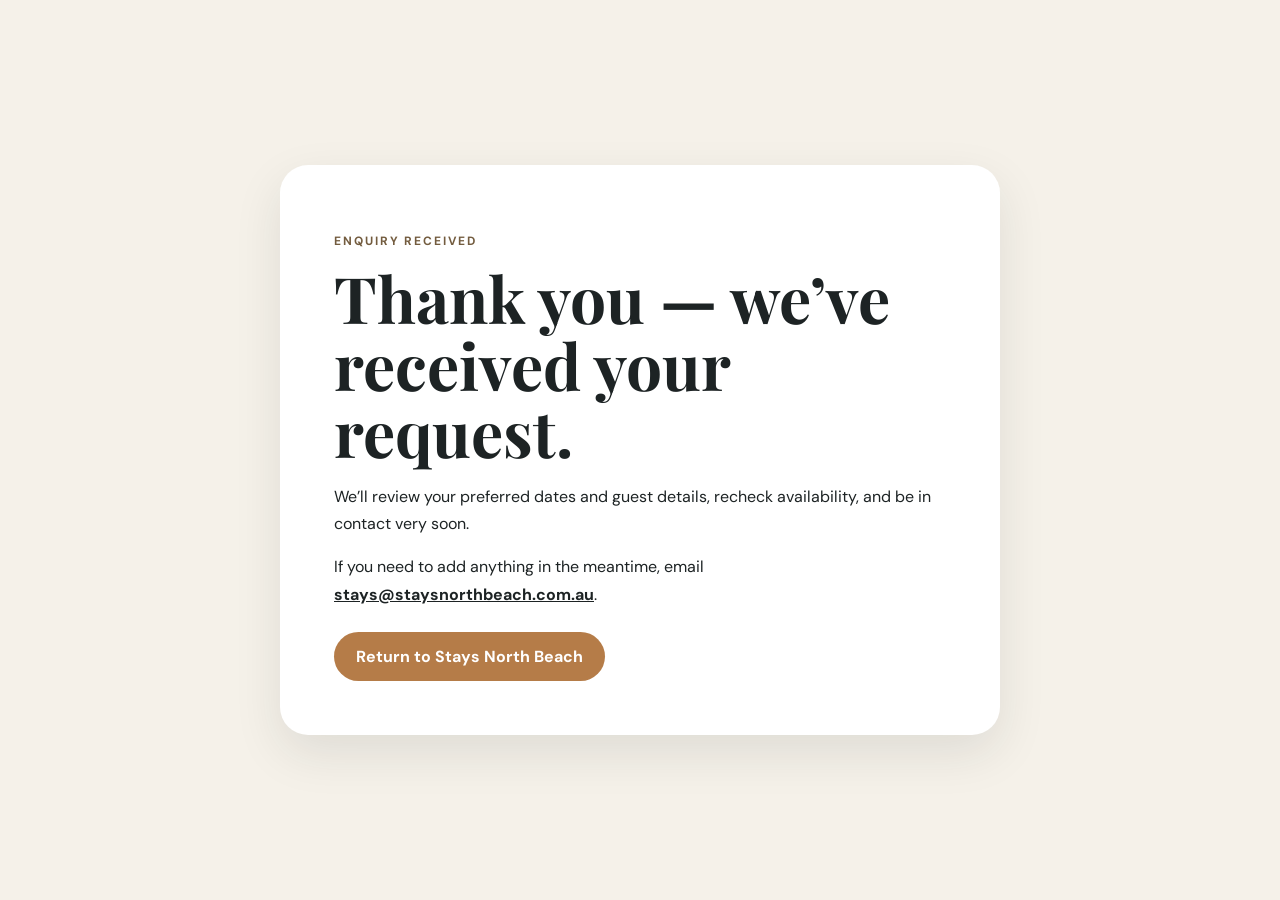
==== thank-you.html @ e3569a28 "Add immediate on-site enquiry confirmation page" ====
<!doctype html>
<html lang="en">
<head>
  <meta charset="utf-8">
  <meta name="viewport" content="width=device-width,initial-scale=1">
  <title>Enquiry received | Stays North Beach</title>
  <meta name="description" content="Thank you for your Stays North Beach enquiry. We have received your request and will be in contact very soon.">
  <link rel="preconnect" href="https://fonts.googleapis.com">
  <link rel="preconnect" href="https://fonts.gstatic.com" crossorigin>
  <link href="https://fonts.googleapis.com/css2?family=DM+Sans:wght@400;500;600;700&family=Playfair+Display:wght@500;600&display=swap" rel="stylesheet">
  <link rel="stylesheet" href="styles.css?v=20261013-1">
  <link rel="stylesheet" href="site-upgrades.css?v=20261013-1">
</head>
<body>
  <main class="thank-you-page">
    <section class="thank-you-card">
      <p class="eyebrow dark">ENQUIRY RECEIVED</p>
      <h1>Thank you — we’ve received your request.</h1>
      <p>We’ll review your preferred dates and guest details, recheck availability, and be in contact very soon.</p>
      <p>If you need to add anything in the meantime, email <a href="mailto:stays@staysnorthbeach.com.au"><strong>stays@staysnorthbeach.com.au</strong></a>.</p>
      <div class="thank-you-actions"><a class="button" href="/">Return to Stays North Beach</a></div>
    </section>
  </main>
</body>
</html>
---- styles.css ----
*{box-sizing:border-box}html{scroll-behavior:smooth;-webkit-text-size-adjust:100%}body{margin:0;min-width:320px;overflow-x:hidden;font-family:'DM Sans',sans-serif;color:#1d2324;background:#f5f1e9}a{color:inherit}button,input,select,textarea{font:inherit}img{max-width:100%;height:auto}#stays,#availability,#contact{scroll-margin-top:96px}.site-header{position:sticky;top:0;z-index:20;display:flex;justify-content:space-between;align-items:center;gap:24px;padding:14px clamp(18px,5vw,72px);background:rgba(245,241,233,.96);backdrop-filter:blur(10px);border-bottom:1px solid #d7d0c5}.brand{display:flex;align-items:center;gap:10px;text-decoration:none;flex:0 0 auto}.brand-mark{display:grid;place-items:center;width:42px;height:42px;border-radius:50%;background:#1e292b;color:#fff;font-weight:700}.brand span:last-child{display:flex;flex-direction:column}.brand small{font-size:11px;text-transform:uppercase;letter-spacing:.15em}.header-actions{display:flex;align-items:center;gap:10px;min-width:0}.site-header nav{display:flex;align-items:center;gap:8px;flex-wrap:wrap;justify-content:flex-end}.site-header nav a{display:flex;align-items:center;min-height:44px;padding:8px 10px;border-radius:999px;text-decoration:none;font-size:14px;font-weight:600;white-space:nowrap}.site-header nav a:hover{background:#ebe4d9}.social-links{display:flex;align-items:center;gap:8px;flex:0 0 auto}.social-links a{text-decoration:none}.social-links-header a{display:grid;place-items:center;width:40px;height:40px;min-width:40px;max-width:40px;min-height:40px;max-height:40px;overflow:hidden;border-radius:50%;background:#fff;border:1px solid #d7d0c5;color:#1e292b;transition:transform .15s ease,background .15s ease;flex:0 0 40px}.social-links-header a:hover{background:#ebe4d9;transform:translateY(-1px)}.social-links-header svg{display:block!important;width:18px!important;height:18px!important;min-width:18px!important;max-width:18px!important;min-height:18px!important;max-height:18px!important;fill:currentColor!important;flex:none!important}.hero{min-height:72vh;padding:clamp(64px,8vw,110px) clamp(22px,8vw,120px);display:grid;grid-template-columns:minmax(0,1.3fr) minmax(280px,.7fr);gap:clamp(32px,5vw,70px);align-items:center;background:linear-gradient(135deg,#1c2728,#2e3a38);color:#fff}.hero>div:first-child{max-width:820px}.eyebrow{font-size:12px;letter-spacing:.16em;font-weight:700;line-height:1.5}.eyebrow.dark{color:#735c3f}.eyebrow.light{color:#d3b17b}.hero h1,.section h2,.stay-grid h3{font-family:'Playfair Display',serif}.hero h1{font-size:clamp(46px,7vw,92px);line-height:.96;margin:16px 0;overflow-wrap:anywhere}.hero em{color:#d6b178}.lead{font-size:clamp(17px,1.5vw,20px);line-height:1.7;max-width:720px}.hero-panel{display:flex;flex-direction:column;gap:16px;padding:clamp(24px,3vw,38px);border:1px solid rgba(255,255,255,.2);border-radius:26px;background:rgba(255,255,255,.06);font-family:'Playfair Display',serif;font-size:clamp(22px,2.4vw,30px)}.hero-cta-row{display:flex;align-items:center;gap:14px;flex-wrap:wrap;margin-top:18px}.direct-save-pill{display:inline-flex;align-items:center;min-height:42px;padding:10px 14px;border:1px solid rgba(255,255,255,.28);border-radius:999px;background:rgba(255,255,255,.08);font-size:14px;font-weight:700;color:#f2d8b2}.button{display:inline-flex;align-items:center;justify-content:center;min-height:48px;border:0;border-radius:999px;background:#b57c48;color:#fff;padding:14px 22px;font-weight:700;text-decoration:none;cursor:pointer;touch-action:manipulation}.button:hover{filter:brightness(.96)}.button:focus-visible,.cal-nav:focus-visible,.cal-day:focus-visible,.site-header a:focus-visible,.request input:focus-visible,.request select:focus-visible,.request textarea:focus-visible,.social-links a:focus-visible{outline:3px solid #d6b178;outline-offset:2px}.section{padding:clamp(60px,7vw,96px) clamp(22px,8vw,120px)}.section-heading{max-width:820px;margin-bottom:34px}.section-heading h2{font-size:clamp(38px,5vw,64px);line-height:1.05;margin:8px 0 14px}.section-heading p{line-height:1.7}.stay-grid,.availability-grid{display:grid;grid-template-columns:repeat(2,minmax(0,1fr));gap:clamp(18px,2vw,26px);max-width:1400px}.stay-grid article{background:#1e292b;color:#fff;padding:clamp(26px,3vw,38px);border-radius:26px;min-height:280px}.stay-grid h3{font-size:clamp(31px,3vw,40px);line-height:1.05;margin:18px 0;overflow-wrap:anywhere}.stay-grid p{line-height:1.7}.detail{color:#d6b178;font-weight:700}.availability{background:#fff}.direct-save-banner{max-width:1400px;display:flex;flex-direction:column;gap:5px;margin:0 0 18px;padding:18px 20px;border-radius:16px;background:#2f5b38;color:#fff;box-shadow:0 8px 24px rgba(47,91,56,.12)}.direct-save-banner strong{font-size:20px}.direct-save-banner span{line-height:1.6;color:#eef5ef}.request-saving{margin-top:14px;padding:13px 15px;border-left:4px solid #b57c48;border-radius:8px;background:#f0e4d7;color:#4d3928}.status{max-width:1400px;margin:12px 0 26px;padding:14px 16px;border-radius:14px;background:#f0ece4;line-height:1.5}.availability-card{min-width:0;padding:clamp(18px,2.5vw,28px);border:1px solid #ddd5ca;border-radius:22px;background:#faf8f4}.availability-card h3{margin-top:0;overflow-wrap:anywhere}.calendar-list{margin-top:18px}.calendar-shell{min-width:0;background:#fff;border:1px solid #e3ddd4;border-radius:18px;padding:clamp(12px,1.6vw,18px)}.calendar-toolbar{display:grid;grid-template-columns:44px minmax(0,1fr) 44px;align-items:center;gap:8px;margin-bottom:14px}.calendar-title{text-align:center;font-family:'Playfair Display',serif;font-size:clamp(20px,2vw,25px);font-weight:600;line-height:1.2}.cal-nav{display:grid;place-items:center;width:44px;height:44px;border:1px solid #d8d0c4;border-radius:50%;background:#f7f3ec;cursor:pointer;font-size:26px;line-height:1;color:#3d4748;touch-action:manipulation}.cal-nav:hover{background:#eee6dc}.calendar-grid{display:grid;grid-template-columns:repeat(7,minmax(0,1fr));gap:clamp(3px,.6vw,6px)}.cal-weekday{text-align:center;font-size:11px;font-weight:700;letter-spacing:.04em;text-transform:uppercase;color:#71695f;padding:6px 0}.cal-day{aspect-ratio:1/1;min-width:0;display:flex;align-items:center;justify-content:center;border-radius:10px;font-size:clamp(11px,1.2vw,14px);font-weight:600;position:relative;border:1px solid transparent;padding:0}.cal-day.available{background:#edf5ed;color:#2f5b38;border-color:#d5e6d5}.cal-day.blocked{background:#efe7e2;color:#885348;border-color:#e4d3cc}.cal-day.past{opacity:.38}.cal-day.today{outline:2px solid #b57c48;outline-offset:1px}.cal-day.empty{background:transparent;border:0}.cal-day.available:not(.past){cursor:pointer;touch-action:manipulation}.cal-day.available:not(.past):hover{background:#dfeee0}.cal-day.selected-start,.cal-day.selected-end{background:#b57c48;color:#fff;border-color:#9c6638}.cal-day.selected-range{background:#e8d7c5;color:#6c4929;border-color:#dbc1a8}.calendar-legend{display:flex;gap:16px;flex-wrap:wrap;margin-top:14px;font-size:12px;color:#5e5952}.calendar-legend span{display:flex;align-items:center;gap:7px}.legend-dot{width:10px;height:10px;border-radius:50%;display:inline-block}.available-dot{background:#b7d7b9}.blocked-dot{background:#c99686}.selected-dot{background:#b57c48}.calendar-help{margin:14px 0 0;padding:11px 12px;border-radius:10px;background:#f7f3ec;color:#514a43;font-size:13px;line-height:1.5}.request form{max-width:900px}.form-grid{display:grid;grid-template-columns:repeat(2,minmax(0,1fr));gap:18px}.request label{display:grid;gap:8px;margin-bottom:16px;font-weight:600}.request input,.request select,.request textarea{width:100%;min-height:48px;padding:13px;border:1px solid #cfc7ba;border-radius:10px;background:#fff;font:inherit;color:#1d2324}.request textarea{min-height:120px;resize:vertical}.hidden{display:none}.form-message{font-weight:600;line-height:1.5}.small-note{font-size:13px;color:#615b53;line-height:1.6}footer{display:flex;justify-content:space-between;align-items:center;gap:22px;padding:30px clamp(22px,8vw,120px);background:#1e292b;color:#fff}.footer-brand{display:flex;flex-direction:column;gap:4px}.social-links-footer{flex-wrap:wrap}.social-links-footer a{display:inline-flex;align-items:center;justify-content:center;min-height:44px;padding:10px 14px;border:1px solid rgba(255,255,255,.24);border-radius:999px;color:#fff;font-weight:600}.social-links-footer a:hover{background:rgba(255,255,255,.08)}
@media(max-width:1050px){.hero{grid-template-columns:1fr;min-height:auto}.hero-panel{max-width:620px}.stay-grid,.availability-grid{grid-template-columns:1fr}.availability-card{max-width:760px}.section-heading{margin-bottom:28px}.header-actions{gap:6px}.site-header nav{gap:4px}.site-header nav a{padding-left:8px;padding-right:8px}}
@media(max-width:800px){#stays,#availability,#contact{scroll-margin-top:78px}.site-header{padding:10px 16px}.site-header nav{display:none}.header-actions{margin-left:auto}.social-links-header a{width:38px;height:38px;min-width:38px;max-width:38px;min-height:38px;max-height:38px;flex-basis:38px}.social-links-header svg{width:17px!important;height:17px!important;min-width:17px!important;max-width:17px!important;min-height:17px!important;max-height:17px!important}.brand-mark{width:38px;height:38px}.hero{padding:56px 20px 64px;gap:28px}.hero h1{font-size:clamp(42px,13vw,64px)}.hero-panel{font-size:24px}.hero-cta-row{align-items:stretch}.direct-save-pill{width:100%;justify-content:center}.section{padding:54px 18px}.section-heading h2{font-size:clamp(36px,11vw,52px)}.stay-grid article{min-height:0}.availability-card{padding:16px}.calendar-shell{padding:12px}.calendar-toolbar{grid-template-columns:44px minmax(0,1fr) 44px}.calendar-grid{gap:3px}.cal-weekday{font-size:10px;letter-spacing:0}.cal-day{font-size:12px;border-radius:8px}.calendar-legend{gap:12px}.direct-save-banner{padding:16px}.direct-save-banner strong{font-size:18px}.form-grid{grid-template-columns:1fr;gap:0}.request input,.request select,.request textarea{font-size:16px}.request .button{width:100%}footer{flex-direction:column;align-items:flex-start;gap:16px;padding:26px 18px}.social-links-footer{width:100%}.social-links-footer a{flex:1;min-width:120px}}
@media(max-width:420px){.hero{padding-left:16px;padding-right:16px}.section{padding-left:14px;padding-right:14px}.availability-card{padding:12px}.calendar-shell{padding:10px}.calendar-toolbar{grid-template-columns:40px minmax(0,1fr) 40px}.cal-nav{width:40px;height:40px}.calendar-title{font-size:19px}.calendar-grid{gap:2px}.cal-day{font-size:11px;border-radius:7px}.cal-weekday{font-size:9px}.calendar-help{font-size:12px;padding:10px}.calendar-legend{font-size:11px}.site-header{padding-left:12px;padding-right:12px}.brand small{font-size:10px}.social-links-header{gap:6px}.social-links-header a{width:36px;height:36px;min-width:36px;max-width:36px;min-height:36px;max-height:36px;flex-basis:36px}.social-links-header svg{width:16px!important;height:16px!important;min-width:16px!important;max-width:16px!important;min-height:16px!important;max-height:16px!important}.social-links-footer{flex-direction:column}.social-links-footer a{width:100%}}
---- site-upgrades.css ----
.stay-card{overflow:hidden}.stay-card .stay-copy{padding:clamp(26px,3vw,38px)}.stay-card{padding:0!important}.stay-photo-main{display:block;width:100%;height:clamp(260px,32vw,430px);object-fit:cover}.stay-gallery{display:grid;grid-template-columns:repeat(2,minmax(0,1fr));gap:8px;padding:8px}.stay-gallery img{display:block;width:100%;aspect-ratio:4/3;object-fit:cover;border-radius:14px}.contact-email{margin-top:14px;font-size:15px;line-height:1.6}.contact-email a{font-weight:700;text-underline-offset:3px}.form-confirm-note{margin:14px 0 18px;padding:14px 16px;border-radius:12px;background:#f0ece4;line-height:1.6}.thank-you-page{min-height:100vh;display:grid;place-items:center;padding:28px;background:#f5f1e9}.thank-you-card{width:min(720px,100%);padding:clamp(28px,5vw,54px);border-radius:28px;background:#fff;box-shadow:0 18px 48px rgba(29,35,36,.1)}.thank-you-card h1{font-family:'Playfair Display',serif;font-size:clamp(40px,7vw,64px);line-height:1.05;margin:10px 0 18px}.thank-you-card p{line-height:1.7}.thank-you-actions{display:flex;gap:12px;flex-wrap:wrap;margin-top:24px}@media(max-width:800px){.stay-photo-main{height:280px}.stay-gallery{grid-template-columns:1fr 1fr}.thank-you-actions .button{width:100%}}@media(max-width:480px){.stay-gallery{grid-template-columns:1fr}.stay-photo-main{height:240px}}
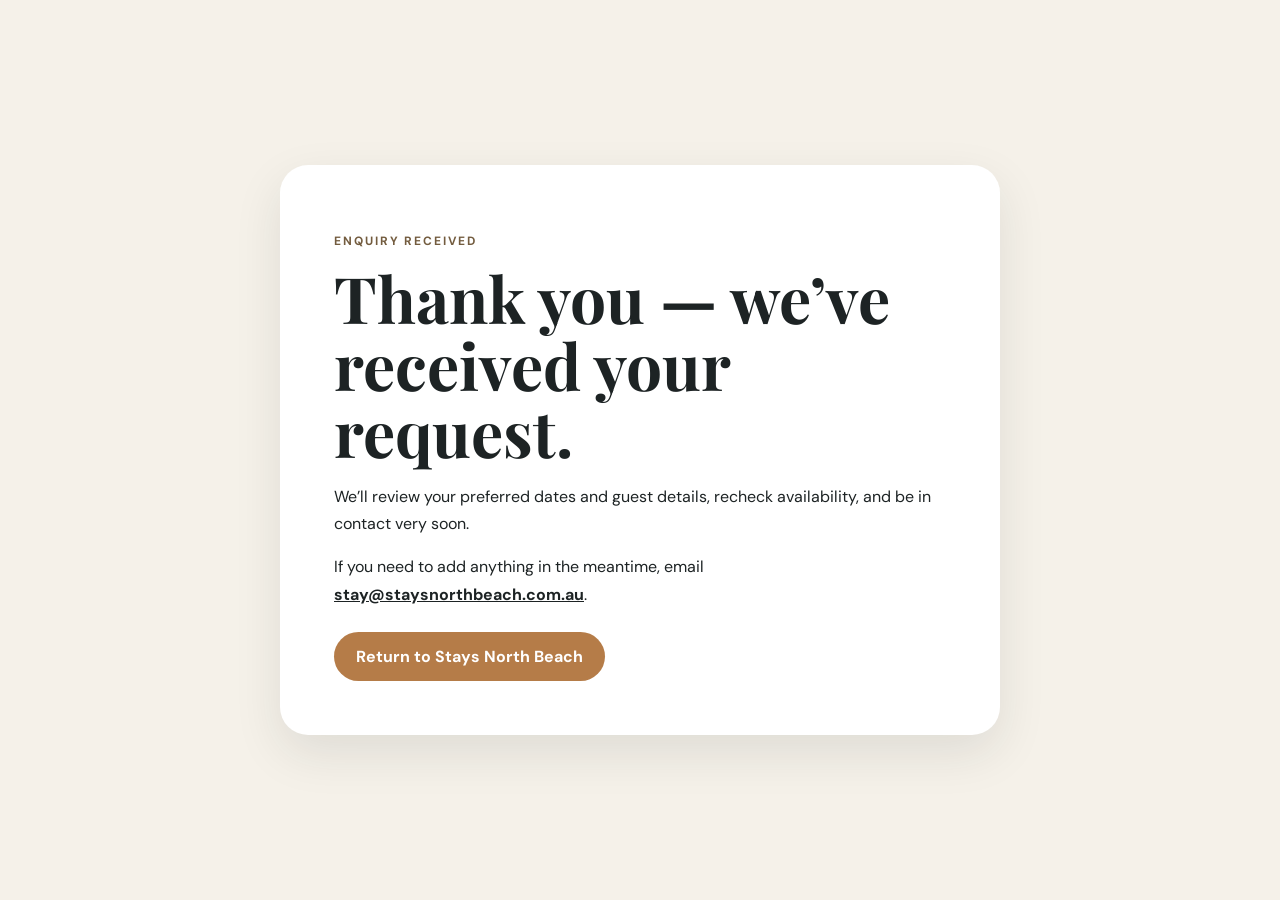
==== commit 9877d710: "Correct enquiry email on confirmation page" ====
--- a/thank-you.html
+++ b/thank-you.html
@@ -17,7 +17,7 @@
       <p class="eyebrow dark">ENQUIRY RECEIVED</p>
       <h1>Thank you — we’ve received your request.</h1>
       <p>We’ll review your preferred dates and guest details, recheck availability, and be in contact very soon.</p>
-      <p>If you need to add anything in the meantime, email <a href="mailto:stays@staysnorthbeach.com.au"><strong>stays@staysnorthbeach.com.au</strong></a>.</p>
+      <p>If you need to add anything in the meantime, email <a href="mailto:stay@staysnorthbeach.com.au"><strong>stay@staysnorthbeach.com.au</strong></a>.</p>
       <div class="thank-you-actions"><a class="button" href="/">Return to Stays North Beach</a></div>
     </section>
   </main>
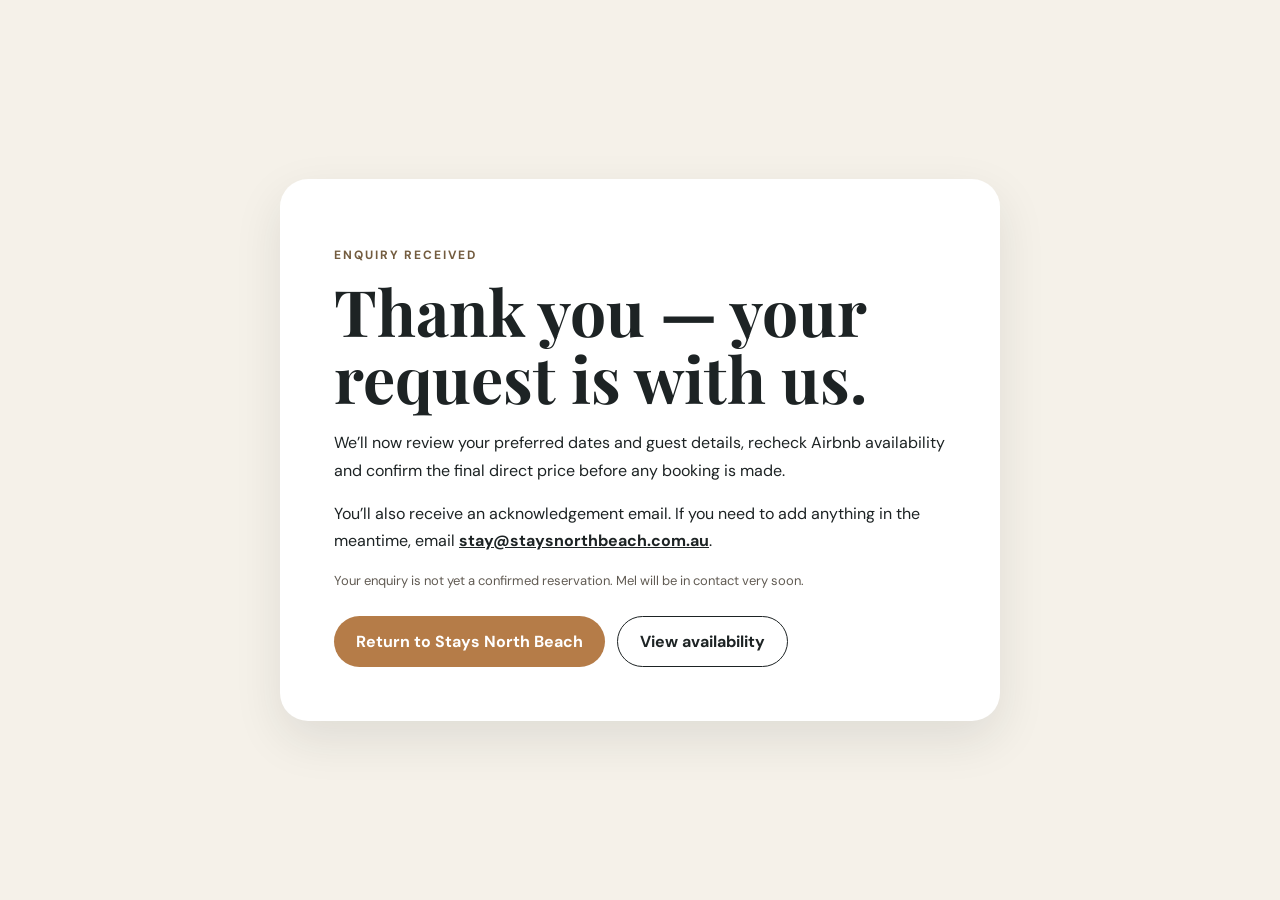
==== commit b23fefa7: "Polish enquiry confirmation page and prevent indexing" ====
--- a/thank-you.html
+++ b/thank-you.html
@@ -1,24 +1,27 @@
 <!doctype html>
-<html lang="en">
+<html lang="en-AU">
 <head>
   <meta charset="utf-8">
   <meta name="viewport" content="width=device-width,initial-scale=1">
   <title>Enquiry received | Stays North Beach</title>
   <meta name="description" content="Thank you for your Stays North Beach enquiry. We have received your request and will be in contact very soon.">
+  <meta name="robots" content="noindex,nofollow">
+  <meta name="theme-color" content="#171a1a">
   <link rel="preconnect" href="https://fonts.googleapis.com">
   <link rel="preconnect" href="https://fonts.gstatic.com" crossorigin>
   <link href="https://fonts.googleapis.com/css2?family=DM+Sans:wght@400;500;600;700&family=Playfair+Display:wght@500;600&display=swap" rel="stylesheet">
   <link rel="stylesheet" href="styles.css?v=20261013-1">
-  <link rel="stylesheet" href="site-upgrades.css?v=20261013-1">
+  <link rel="stylesheet" href="site-upgrades.css?v=20261013-3">
 </head>
 <body>
   <main class="thank-you-page">
     <section class="thank-you-card">
       <p class="eyebrow dark">ENQUIRY RECEIVED</p>
-      <h1>Thank you — we’ve received your request.</h1>
-      <p>We’ll review your preferred dates and guest details, recheck availability, and be in contact very soon.</p>
-      <p>If you need to add anything in the meantime, email <a href="mailto:stay@staysnorthbeach.com.au"><strong>stay@staysnorthbeach.com.au</strong></a>.</p>
-      <div class="thank-you-actions"><a class="button" href="/">Return to Stays North Beach</a></div>
+      <h1>Thank you — your request is with us.</h1>
+      <p>We’ll now review your preferred dates and guest details, recheck Airbnb availability and confirm the final direct price before any booking is made.</p>
+      <p>You’ll also receive an acknowledgement email. If you need to add anything in the meantime, email <a href="mailto:stay@staysnorthbeach.com.au"><strong>stay@staysnorthbeach.com.au</strong></a>.</p>
+      <p class="small-note">Your enquiry is not yet a confirmed reservation. Mel will be in contact very soon.</p>
+      <div class="thank-you-actions"><a class="button" href="/">Return to Stays North Beach</a><a class="button button-secondary" href="/#availability">View availability</a></div>
     </section>
   </main>
 </body>
--- a/site-upgrades.css
+++ b/site-upgrades.css
@@ -1 +1 @@
-.stay-card{overflow:hidden}.stay-card .stay-copy{padding:clamp(26px,3vw,38px)}.stay-card{padding:0!important}.stay-photo-main{display:block;width:100%;height:clamp(260px,32vw,430px);object-fit:cover}.stay-gallery{display:grid;grid-template-columns:repeat(2,minmax(0,1fr));gap:8px;padding:8px}.stay-gallery img{display:block;width:100%;aspect-ratio:4/3;object-fit:cover;border-radius:14px}.contact-email{margin-top:14px;font-size:15px;line-height:1.6}.contact-email a{font-weight:700;text-underline-offset:3px}.form-confirm-note{margin:14px 0 18px;padding:14px 16px;border-radius:12px;background:#f0ece4;line-height:1.6}.thank-you-page{min-height:100vh;display:grid;place-items:center;padding:28px;background:#f5f1e9}.thank-you-card{width:min(720px,100%);padding:clamp(28px,5vw,54px);border-radius:28px;background:#fff;box-shadow:0 18px 48px rgba(29,35,36,.1)}.thank-you-card h1{font-family:'Playfair Display',serif;font-size:clamp(40px,7vw,64px);line-height:1.05;margin:10px 0 18px}.thank-you-card p{line-height:1.7}.thank-you-actions{display:flex;gap:12px;flex-wrap:wrap;margin-top:24px}@media(max-width:800px){.stay-photo-main{height:280px}.stay-gallery{grid-template-columns:1fr 1fr}.thank-you-actions .button{width:100%}}@media(max-width:480px){.stay-gallery{grid-template-columns:1fr}.stay-photo-main{height:240px}}+.hero-premium{align-items:stretch;gap:clamp(28px,5vw,72px);padding-top:clamp(42px,6vw,84px);padding-bottom:clamp(42px,6vw,84px)}.hero-premium .hero-copy{display:flex;flex-direction:column;justify-content:center}.hero-premium .lead{max-width:760px}.hero-visual{margin:0;position:relative;overflow:hidden;border-radius:28px;min-height:520px;background:#111}.hero-visual img{width:100%;height:100%;min-height:520px;object-fit:cover;display:block}.hero-visual:after{content:"";position:absolute;inset:auto 0 0 0;height:34%;background:linear-gradient(transparent,rgba(0,0,0,.72));pointer-events:none}.hero-visual figcaption{position:absolute;z-index:2;left:24px;bottom:20px;color:#fff;font-size:13px;letter-spacing:.18em;text-transform:uppercase}.button-secondary{background:transparent!important;color:inherit!important;border:1px solid currentColor!important}.hero-trust{display:flex;flex-wrap:wrap;gap:10px;margin-top:22px}.hero-trust span{padding:9px 13px;border-radius:999px;border:1px solid rgba(255,255,255,.22);font-size:12px;letter-spacing:.08em;text-transform:uppercase}.stay-card{overflow:hidden;padding:0!important}.stay-card .stay-copy{padding:clamp(26px,3vw,38px)}.stay-photo-main{display:block;width:100%;height:clamp(280px,34vw,470px);object-fit:cover}.stay-gallery{display:grid;grid-template-columns:repeat(2,minmax(0,1fr));gap:8px;padding:8px}.stay-gallery img{display:block;width:100%;aspect-ratio:4/3;object-fit:cover;border-radius:14px}.premium-stay-grid .stay-card{box-shadow:0 18px 50px rgba(22,24,23,.08)}.booking-benefits{background:#18201d;color:#fff}.booking-benefits .section-heading .eyebrow,.booking-benefits .section-heading h2{color:#fff}.benefit-grid{display:grid;grid-template-columns:repeat(3,minmax(0,1fr));gap:16px}.benefit-grid article{padding:26px;border:1px solid rgba(255,255,255,.14);border-radius:18px;background:rgba(255,255,255,.05)}.benefit-grid strong{display:block;font-family:'Playfair Display',serif;font-size:28px;margin-bottom:9px}.benefit-grid span{line-height:1.65;color:rgba(255,255,255,.82)}.local-area{background:#f0ece4}.local-grid{display:grid;grid-template-columns:repeat(4,minmax(0,1fr));gap:16px;max-width:1400px}.local-grid article{display:flex;flex-direction:column;gap:8px;padding:22px;border-radius:18px;background:#fff;border:1px solid #ddd5ca}.local-grid strong{font-family:'Playfair Display',serif;font-size:23px;color:#1e292b}.local-grid span{line-height:1.6;color:#514a43}.faq-section{background:#faf8f4}.faq-list{max-width:980px;display:grid;gap:12px}.faq-list details{background:#fff;border:1px solid #ddd5ca;border-radius:16px;padding:0 20px}.faq-list summary{cursor:pointer;list-style:none;font-weight:700;padding:20px 34px 20px 0;position:relative}.faq-list summary::-webkit-details-marker{display:none}.faq-list summary:after{content:"+";position:absolute;right:0;top:14px;font-size:27px;font-weight:400}.faq-list details[open] summary:after{content:"–"}.faq-list details p{margin:0 0 20px;line-height:1.7;color:#514a43}.contact-email{margin-top:14px;font-size:15px;line-height:1.6}.contact-email a{font-weight:700;text-underline-offset:3px}.form-confirm-note,.privacy-note{margin:14px 0 18px;padding:14px 16px;border-radius:12px;line-height:1.6}.form-confirm-note{background:#f0ece4}.privacy-note{background:#f7f5f0;border:1px solid #ded8ce;font-size:13px;color:#5a544e}.footer-small{font-size:12px;opacity:.72}.thank-you-page{min-height:100vh;display:grid;place-items:center;padding:28px;background:#f5f1e9}.thank-you-card{width:min(720px,100%);padding:clamp(28px,5vw,54px);border-radius:28px;background:#fff;box-shadow:0 18px 48px rgba(29,35,36,.1)}.thank-you-card h1{font-family:'Playfair Display',serif;font-size:clamp(40px,7vw,64px);line-height:1.05;margin:10px 0 18px}.thank-you-card p{line-height:1.7}.thank-you-actions{display:flex;gap:12px;flex-wrap:wrap;margin-top:24px}@media(max-width:1050px){.hero-premium{grid-template-columns:1fr}.hero-visual,.hero-visual img{min-height:440px}.local-grid{grid-template-columns:repeat(2,minmax(0,1fr))}.benefit-grid{grid-template-columns:1fr 1fr}.benefit-grid article:last-child{grid-column:1/-1}}@media(max-width:800px){.hero-premium{padding-top:34px}.hero-visual,.hero-visual img{min-height:340px}.stay-photo-main{height:300px}.stay-gallery{grid-template-columns:1fr 1fr}.thank-you-actions .button{width:100%}.benefit-grid{grid-template-columns:1fr}.benefit-grid article:last-child{grid-column:auto}.hero-trust{gap:8px}.hero-trust span{font-size:11px}}@media(max-width:560px){.local-grid{grid-template-columns:1fr}.hero-visual,.hero-visual img{min-height:285px}.hero-visual figcaption{left:16px;bottom:14px}.hero-cta-row .button{width:100%;text-align:center}.faq-list details{padding:0 16px}}@media(max-width:480px){.stay-gallery{grid-template-columns:1fr}.stay-photo-main{height:250px}.hero-trust span{width:100%;text-align:center}}
